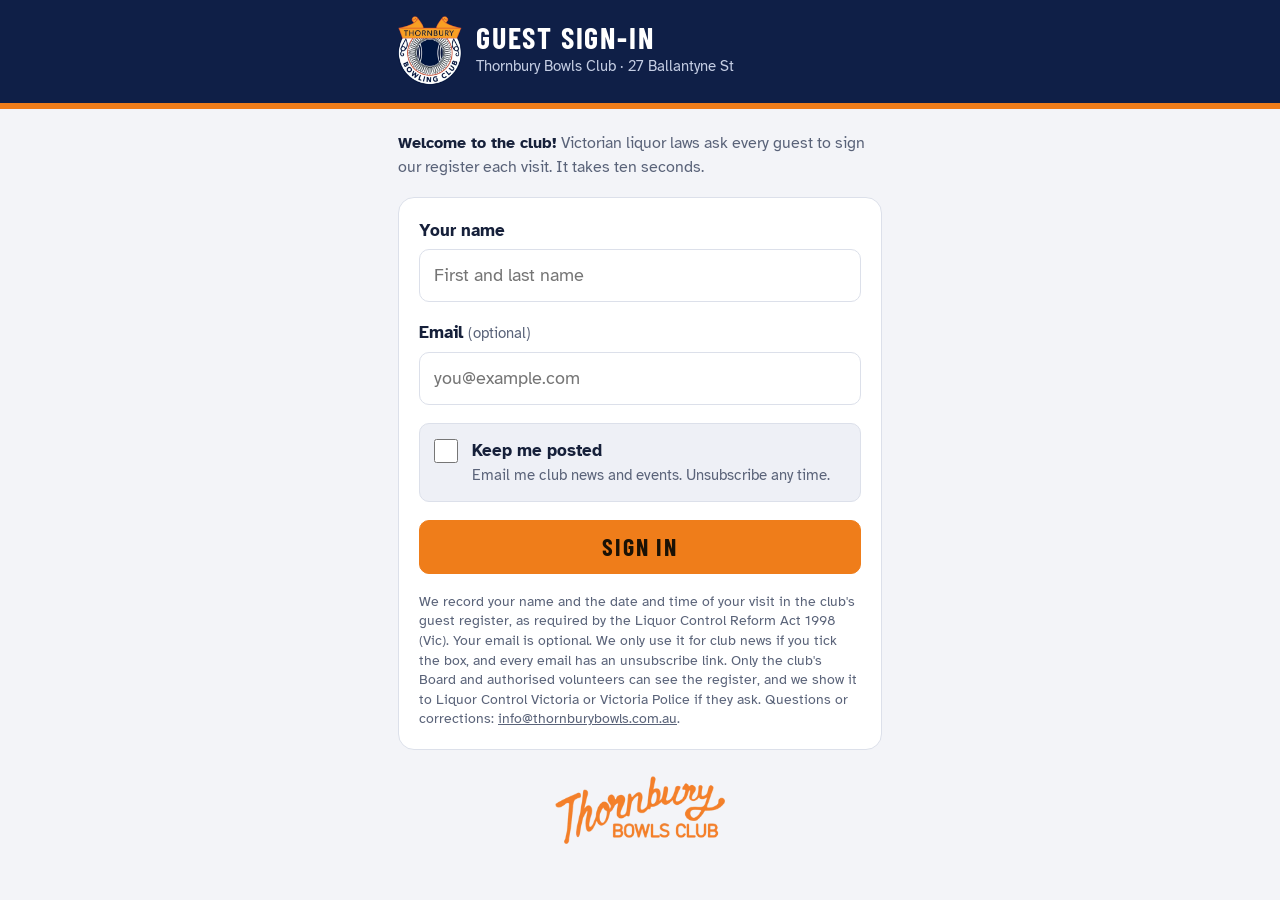
==== guest/index.html @ fa961d84 "Add guest register: QR sign-in page, moderator register view, database script and poster Co-Authored" ====
<!doctype html>
<html lang="en-AU">
<head>
<meta charset="utf-8">
<meta name="viewport" content="width=device-width, initial-scale=1, viewport-fit=cover">
<title>Guest sign-in · Thornbury Bowls Club</title>
<meta name="description" content="Sign the Thornbury Bowls Club guest register.">
<meta name="robots" content="noindex, nofollow">
<meta name="theme-color" content="#0f1f47">
<link rel="icon" type="image/png" href="assets/favicon.png">
<link rel="apple-touch-icon" href="assets/apple-touch-icon.png">
<link rel="preload" href="assets/fonts/BarlowCondensed-Bold.woff" as="font" type="font/woff" crossorigin>
<link rel="stylesheet" href="guest.css">
</head>
<body>
<header class="band">
  <div class="wrap">
    <img class="crest" src="assets/crest.webp" alt="Thornbury Bowling Club crest" width="64" height="69">
    <div><span class="sign">Guest sign-in</span><span class="sign-sub">Thornbury Bowls Club · 27 Ballantyne St</span></div>
  </div>
</header>
<div class="stripe"></div>

<main>
  <div class="wrap">

    <!-- Sign-in form -->
    <section id="form-view" class="stack">
      <p class="lead"><b>Welcome to the club!</b> Victorian liquor laws ask every guest to sign our register each visit. It takes ten seconds.</p>

      <form id="guest-form" class="panel stack" novalidate>
        <div id="form-alert" class="alert" role="alert" hidden></div>

        <div class="field">
          <label for="name">Your name</label>
          <input type="text" id="name" name="name" autocomplete="name" autocapitalize="words" maxlength="100" placeholder="First and last name" aria-describedby="name-err" required>
          <span id="name-err" class="err" hidden></span>
        </div>

        <div class="field">
          <label for="email">Email <span class="opt">(optional)</span></label>
          <input type="email" id="email" name="email" autocomplete="email" inputmode="email" maxlength="254" placeholder="you@example.com" aria-describedby="email-err">
          <span id="email-err" class="err" hidden></span>
        </div>

        <label class="check" for="optin">
          <input type="checkbox" id="optin" name="optin">
          <span><span class="lbl">Keep me posted</span><span class="hint">Email me club news and events. Unsubscribe any time.</span></span>
        </label>

        <!-- Left empty by people; filled in by spam bots -->
        <div class="hp" aria-hidden="true"><label for="website">Website</label><input type="text" id="website" name="website" tabindex="-1" autocomplete="off"></div>

        <button class="btn go" id="submit">Sign in</button>

        <p class="notice" id="privacy">
          We record your name and the date and time of your visit in the club's guest register, as required by the
          Liquor Control Reform Act 1998 (Vic). Your email is optional. We only use it for club news if you tick the box,
          and every email has an unsubscribe link. Only the club's Board and authorised volunteers can see the register,
          and we show it to Liquor Control Victoria or Victoria Police if they ask. Questions or corrections:
          <a id="contact" href="mailto:info@thornburybowls.com.au">info@thornburybowls.com.au</a>.
        </p>
      </form>
    </section>

    <!-- Confirmation -->
    <section id="done-view" class="stack done" hidden tabindex="-1">
      <div class="tick" aria-hidden="true"><svg viewBox="0 0 24 24" fill="none" stroke="currentColor" stroke-width="3" stroke-linecap="round" stroke-linejoin="round"><path d="M5 12.5l4.5 4.5L19 7.5"/></svg></div>
      <div class="ding">Ding ding!</div>
      <h1 id="done-title">You're signed in</h1>
      <div class="ticket">
        <span class="who" id="done-name"></span>
        <span class="when" id="done-when"></span>
        <span class="hint" id="done-news" hidden>We'll email you club news. Thanks for keeping in touch.</span>
      </div>
      <p>Enjoy your visit. If bar staff ask, just show them this screen.</p>
      <button class="btn primary" id="another" type="button">Sign in another guest</button>
    </section>

    <div class="foot"><img src="assets/script.webp" alt="Thornbury Bowls Club" width="170" height="68"></div>
  </div>
</main>

<noscript><div class="wrap"><p class="alert">This page needs JavaScript. Please ask at the bar to sign the paper register.</p></div></noscript>
<script src="config.js"></script>
<script src="guest.js"></script>
</body>
</html>
---- guest/guest.css ----
/* Thornbury Bowls Club guest register. Club navy and orange, same look as The Tram Depot. */
@font-face{font-family:"Barlow Condensed";font-weight:700;font-display:swap;src:url(assets/fonts/BarlowCondensed-Bold.woff) format("woff")}
@font-face{font-family:"Atkinson Hyperlegible";font-weight:400;font-display:swap;src:url(assets/fonts/AtkinsonHyperlegible-Regular.woff) format("woff")}
@font-face{font-family:"Atkinson Hyperlegible";font-weight:700;font-display:swap;src:url(assets/fonts/AtkinsonHyperlegible-Bold.woff) format("woff")}

:root{
  --navy:#0f1f47; --navy-2:#1d3370; --on-navy:#fff; --on-navy-muted:#c4cde3;
  --orange:#ef7d1a; --orange-ink:#a24d06; --orange-soft:#fdead8;
  --bg:#f3f4f8; --surface:#fff; --surface-2:#eef0f6; --ink:#16203a; --muted:#5a6379; --line:#dce0ea;
  --ok:#1e6b3c; --ok-soft:#dcf0e3; --bad:#a3271f; --bad-soft:#fbe3e1;
  --display:"Barlow Condensed","Arial Narrow",Arial,sans-serif;
  --body:"Atkinson Hyperlegible",system-ui,-apple-system,"Segoe UI",sans-serif;
  --r:10px;
}
@media (prefers-color-scheme:dark){:root{
  --navy:#0b1734; --navy-2:#1a2d5f; --on-navy-muted:#b3bdd6;
  --orange:#f5913a; --orange-ink:#ffc48f; --orange-soft:#3b2412;
  --bg:#0e1322; --surface:#171e31; --surface-2:#1f2740; --ink:#e7eaf2; --muted:#9ea7bd; --line:#2a3452;
  --ok:#8fd6a8; --ok-soft:#173826; --bad:#f4a39c; --bad-soft:#3d1916; color-scheme:dark}}

*{box-sizing:border-box}
html{-webkit-text-size-adjust:100%}
body{margin:0;background:var(--bg);color:var(--ink);font-family:var(--body);font-size:17px;line-height:1.5}
button,input{font:inherit;color:inherit}
:focus-visible{outline:3px solid var(--orange);outline-offset:2px}
h1,h2{margin:0;text-wrap:balance}
p{margin:0}
[hidden]{display:none!important}

.wrap{max-width:520px;margin:0 auto;padding-left:max(18px,env(safe-area-inset-left));padding-right:max(18px,env(safe-area-inset-right))}
.wrap.wide{max-width:980px}

/* Navy band with crest */
.band{background:var(--navy);color:var(--on-navy);padding-top:env(safe-area-inset-top)}
.band .wrap{display:flex;align-items:center;gap:14px;padding-block:16px 18px}
.crest{width:64px;height:auto;flex:none}
.sign{display:block;font-family:var(--display);font-weight:700;font-size:30px;line-height:1;letter-spacing:.06em;text-transform:uppercase}
.sign-sub{display:block;color:var(--on-navy-muted);font-size:14.5px;margin-top:4px}
.stripe{height:6px;background:var(--orange)}

main{padding-block:22px calc(36px + env(safe-area-inset-bottom))}
.panel{background:var(--surface);border:1px solid var(--line);border-radius:16px;padding:20px}
.stack{display:grid;gap:18px}
.lead{font-size:16px;color:var(--muted)}
.lead b{color:var(--ink)}

.field{display:grid;gap:6px}
.field label,.lbl{font-weight:700}
.opt{font-weight:400;color:var(--muted);font-size:15px}
input[type=text],input[type=email]{width:100%;min-height:52px;padding:12px 14px;border:1px solid var(--line);border-radius:var(--r);background:var(--surface);font-size:18px}
input[type=text]:focus,input[type=email]:focus{outline:none;border-color:var(--orange);box-shadow:0 0 0 3px color-mix(in srgb,var(--orange) 28%,transparent)}
input[aria-invalid=true]{border-color:var(--bad)}
.err{color:var(--bad);font-size:15px;font-weight:700}
.hint{color:var(--muted);font-size:14.5px}

.check{display:grid;grid-template-columns:26px 1fr;gap:12px;align-items:start;padding:14px;border:1px solid var(--line);border-radius:var(--r);background:var(--surface-2);cursor:pointer}
.check input{width:24px;height:24px;margin:1px 0 0;accent-color:var(--orange)}
.check:has(input:checked){border-color:var(--orange);background:var(--orange-soft)}
.check span{display:grid;gap:2px}

.hp{position:absolute;left:-9999px;width:1px;height:1px;overflow:hidden}

.btn{display:inline-flex;align-items:center;justify-content:center;gap:8px;min-height:54px;padding:0 22px;border-radius:var(--r);border:1px solid var(--line);background:var(--surface);cursor:pointer;font-weight:700;font-size:17px;text-decoration:none;color:var(--ink)}
.btn.go{background:var(--orange);border-color:var(--orange);color:#1b1205;width:100%;font-family:var(--display);font-size:24px;letter-spacing:.08em;text-transform:uppercase}
.btn.go:hover{filter:brightness(1.05)}
.btn.go[disabled]{opacity:.7;cursor:progress}
.btn.primary{background:var(--navy);border-color:var(--navy);color:var(--on-navy)}
.btn.small{min-height:40px;padding:0 14px;font-size:15px}
.btn.link{border:0;background:none;padding:0 4px;min-height:40px;color:var(--muted);font-weight:400;text-decoration:underline}

.notice{font-size:13.5px;color:var(--muted);line-height:1.45}
.notice a{color:inherit}
.alert{background:var(--bad-soft);color:var(--bad);border-radius:var(--r);padding:12px 14px;font-weight:700}

/* Done screen */
.done{text-align:center;justify-items:center}
.ding{font-family:var(--display);font-weight:700;font-size:44px;letter-spacing:.1em;text-transform:uppercase;color:var(--orange-ink);line-height:1}
.ticket{width:100%;border:2px dashed var(--line);border-radius:14px;padding:16px;display:grid;gap:4px;background:var(--surface-2)}
.ticket .who{font-size:24px;font-weight:700;overflow-wrap:anywhere}
.ticket .when{font-family:var(--display);font-size:22px;letter-spacing:.04em;color:var(--muted)}
.tick{width:64px;height:64px;border-radius:50%;background:var(--ok-soft);color:var(--ok);display:flex;align-items:center;justify-content:center}
.tick svg{width:36px;height:36px}

.foot{display:flex;justify-content:center;padding-top:26px}
.foot img{width:170px;height:auto;opacity:.95}

/* Register (moderators) */
.toolbar{display:flex;flex-wrap:wrap;gap:10px;align-items:end}
.toolbar .field{min-width:150px}
.toolbar input[type=date]{min-height:44px;padding:8px 10px;border:1px solid var(--line);border-radius:var(--r);background:var(--surface);font-size:16px}
.summary{color:var(--muted);font-size:15px}
.tablewrap{overflow-x:auto;border:1px solid var(--line);border-radius:12px;background:var(--surface)}
table{border-collapse:collapse;width:100%;font-size:15px}
th,td{text-align:left;padding:10px 12px;border-bottom:1px solid var(--line);vertical-align:top}
th{font-size:12.5px;text-transform:uppercase;letter-spacing:.06em;color:var(--muted);white-space:nowrap}
tr:last-child td{border-bottom:0}
td.day{font-weight:700;white-space:nowrap}
td.t{white-space:nowrap;color:var(--muted)}
td.e{overflow-wrap:anywhere}
td .btn.link{min-height:0;padding:0}
.yes{display:inline-block;font-size:12.5px;font-weight:700;padding:2px 8px;border-radius:5px;background:var(--ok-soft);color:var(--ok)}
.confirm{display:flex;flex-wrap:wrap;gap:8px;align-items:center;background:var(--bad-soft);color:var(--bad);border-radius:8px;padding:8px 10px;font-weight:700}
.btn.danger{color:var(--bad);border-color:color-mix(in srgb,var(--bad) 45%,var(--line))}
.narrow{max-width:460px}
.btn[disabled]{opacity:.55;cursor:not-allowed}
.code{letter-spacing:.5em;text-align:center;font-family:var(--display);font-size:26px}

@media print{
  .band,.stripe,.toolbar,.noprint,.foot{display:none!important}
  body{background:#fff;color:#000}
  .tablewrap{border:0}
  th,td{padding:6px 8px}
}
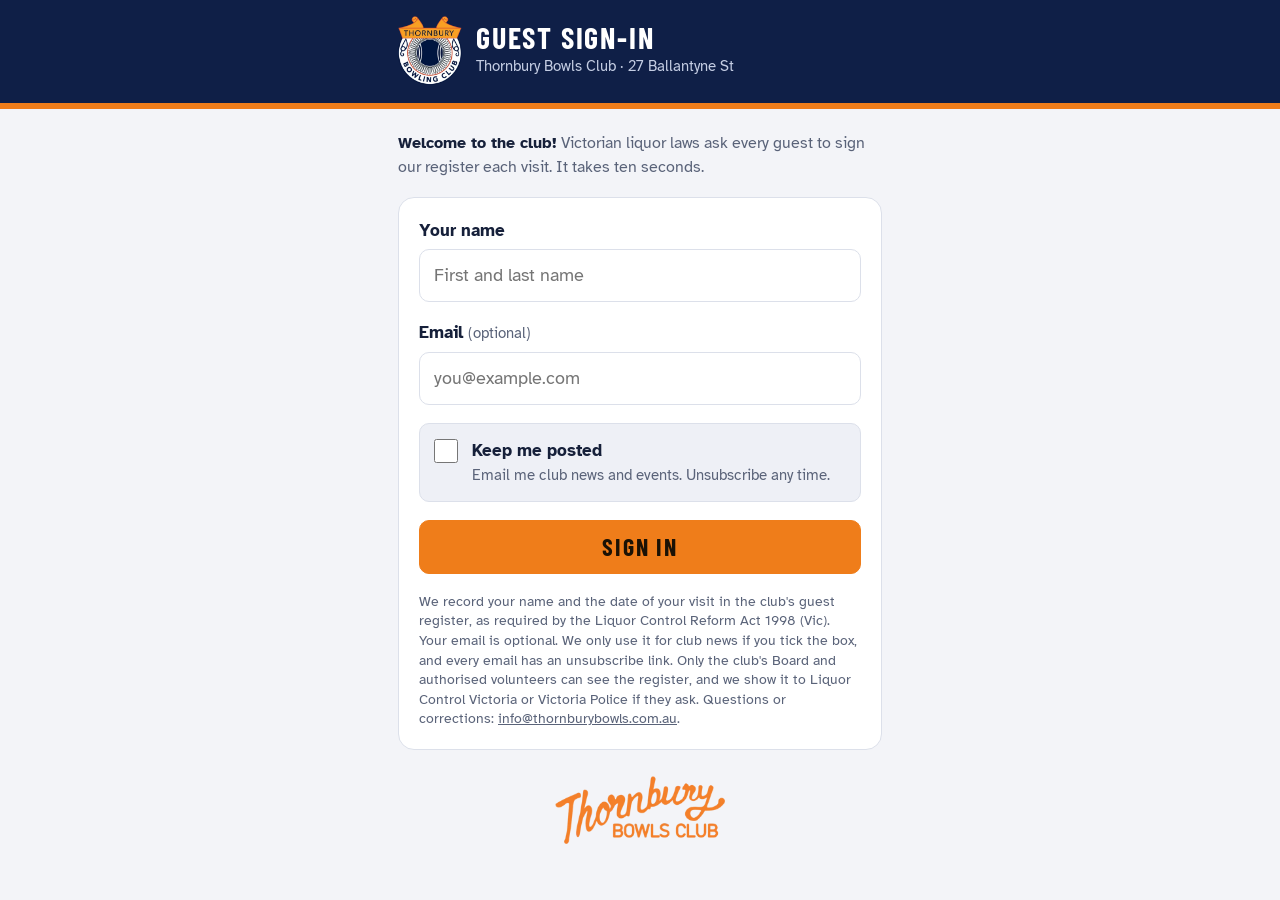
==== commit d4fc5a3b: "Guest register: store visit date only, delete after 12 months, simplify poster - Drop the time-of-da" ====
--- a/guest/index.html
+++ b/guest/index.html
@@ -54,7 +54,7 @@
         <button class="btn go" id="submit">Sign in</button>
 
         <p class="notice" id="privacy">
-          We record your name and the date and time of your visit in the club's guest register, as required by the
+          We record your name and the date of your visit in the club's guest register, as required by the
           Liquor Control Reform Act 1998 (Vic). Your email is optional. We only use it for club news if you tick the box,
           and every email has an unsubscribe link. Only the club's Board and authorised volunteers can see the register,
           and we show it to Liquor Control Victoria or Victoria Police if they ask. Questions or corrections:
@@ -66,7 +66,6 @@
     <!-- Confirmation -->
     <section id="done-view" class="stack done" hidden tabindex="-1">
       <div class="tick" aria-hidden="true"><svg viewBox="0 0 24 24" fill="none" stroke="currentColor" stroke-width="3" stroke-linecap="round" stroke-linejoin="round"><path d="M5 12.5l4.5 4.5L19 7.5"/></svg></div>
-      <div class="ding">Ding ding!</div>
       <h1 id="done-title">You're signed in</h1>
       <div class="ticket">
         <span class="who" id="done-name"></span>
--- a/guest/guest.css
+++ b/guest/guest.css
@@ -74,7 +74,6 @@
 
 /* Done screen */
 .done{text-align:center;justify-items:center}
-.ding{font-family:var(--display);font-weight:700;font-size:44px;letter-spacing:.1em;text-transform:uppercase;color:var(--orange-ink);line-height:1}
 .ticket{width:100%;border:2px dashed var(--line);border-radius:14px;padding:16px;display:grid;gap:4px;background:var(--surface-2)}
 .ticket .who{font-size:24px;font-weight:700;overflow-wrap:anywhere}
 .ticket .when{font-family:var(--display);font-size:22px;letter-spacing:.04em;color:var(--muted)}
@@ -95,7 +94,6 @@
 th{font-size:12.5px;text-transform:uppercase;letter-spacing:.06em;color:var(--muted);white-space:nowrap}
 tr:last-child td{border-bottom:0}
 td.day{font-weight:700;white-space:nowrap}
-td.t{white-space:nowrap;color:var(--muted)}
 td.e{overflow-wrap:anywhere}
 td .btn.link{min-height:0;padding:0}
 .yes{display:inline-block;font-size:12.5px;font-weight:700;padding:2px 8px;border-radius:5px;background:var(--ok-soft);color:var(--ok)}
